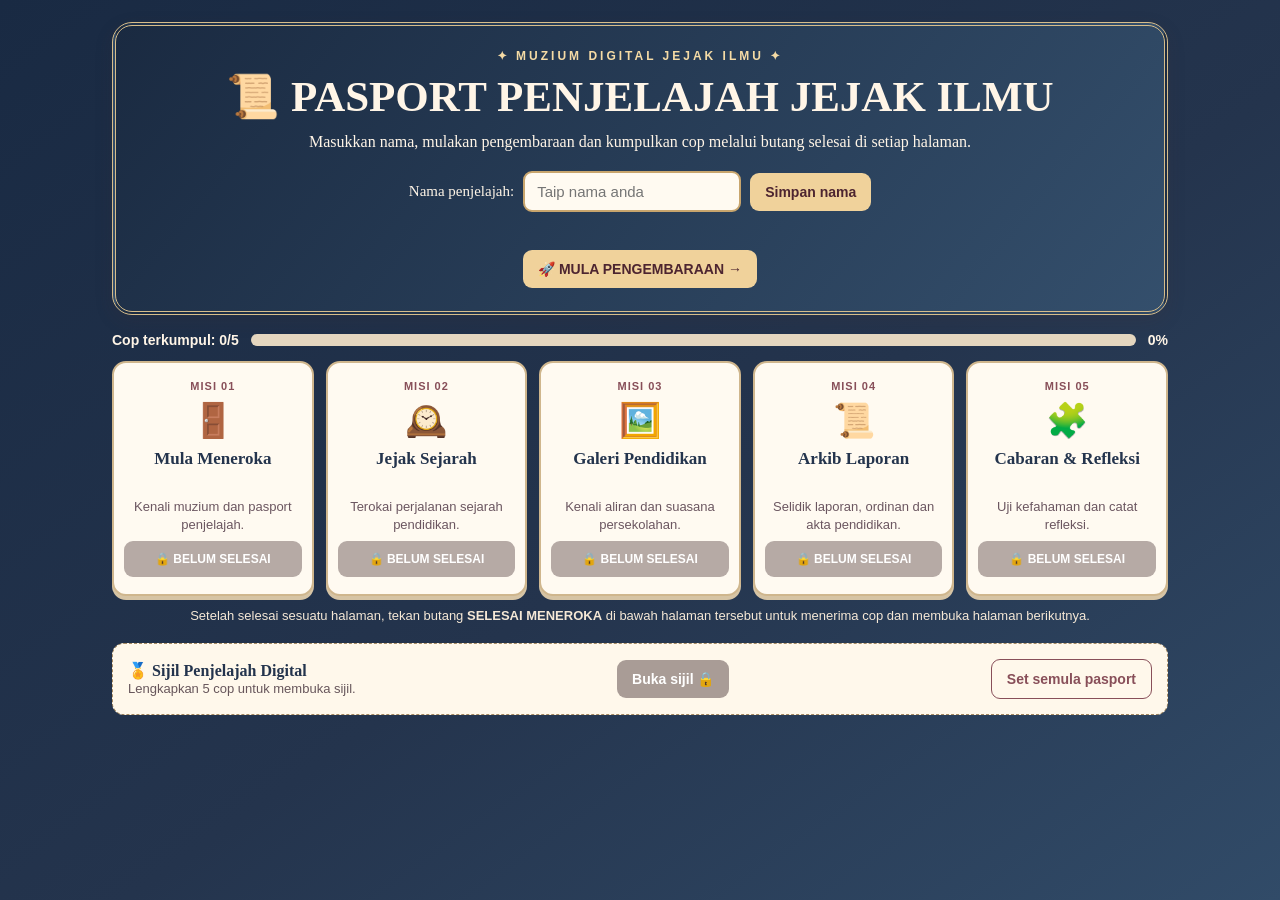
==== index.html @ 511d0561 "Add files via upload" ====
<!doctype html><html lang="ms"><head><meta charset="utf-8"><meta name="viewport" content="width=device-width,initial-scale=1"><title>Pasport Penjelajah | JEJAK ILMU</title><style>
:root{--cream:#F3EBDD;--navy:#24344D;--burg:#884F59;--gold:#A58A62}*{box-sizing:border-box}body{margin:0;background:linear-gradient(145deg,#192a43,#24344D 55%,#314b68);min-height:100vh;font-family:Georgia,serif;color:var(--navy)}.wrap{max-width:1100px;margin:auto;padding:22px}.top{background:linear-gradient(130deg,#1a2a41,#344f6c);border:4px double #d7bd8a;border-radius:20px;padding:23px;color:#fff5e7;text-align:center;box-shadow:0 6px 18px #492e3026}.eyebrow{font:700 12px Arial,sans-serif;letter-spacing:3px;color:#f5dba5}h1{font-size:clamp(25px,4vw,43px);margin:8px 0}p{line-height:1.5}.sub{margin:0}.namebar{display:flex;align-items:center;justify-content:center;flex-wrap:wrap;gap:9px;margin-top:17px}.namebar label{font-size:15px}input{padding:10px 12px;border:2px solid #c8a56d;border-radius:9px;min-width:210px;background:#fffaf1;color:var(--navy);font-size:15px}button{cursor:pointer;font:700 14px Arial,sans-serif;border:0;border-radius:9px;padding:11px 15px}.save{background:#f0d29b;color:#4d2530}.status{color:#fff5e7;margin:17px 0 13px;display:flex;align-items:center;justify-content:space-between;gap:12px;flex-wrap:wrap;font:700 14px Arial,sans-serif}.track{height:12px;background:#e4d6bf;border-radius:99px;overflow:hidden;flex:1;min-width:120px}.fill{width:0;height:100%;background:#d4af75;transition:width .3s}.missions{display:grid;grid-template-columns:repeat(5,minmax(0,1fr));gap:12px}.mission{position:relative;background:#fffaf1;border:2px solid #cfb68d;border-radius:14px;min-height:210px;padding:17px 10px;text-align:center;box-shadow:0 4px 0 #d6c4a5;display:flex;flex-direction:column;align-items:center;gap:8px}.num{font:700 11px Arial,sans-serif;color:var(--burg);letter-spacing:1px}.emoji{font-size:34px}.mission h2{font-size:17px;line-height:1.25;margin:0;min-height:42px}.mission p{font:13px/1.35 Arial,sans-serif;margin:0;color:#6b5660;flex:1}.stamp{background:var(--navy);color:white;width:100%;font-size:12px}.mission.done{background:#f5ecde;border-color:var(--burg)}.mission.done:after{content:'✓ COP SAH';position:absolute;top:11px;right:7px;border:2px solid var(--burg);color:var(--burg);padding:4px 5px;transform:rotate(13deg);font:700 10px Arial,sans-serif;border-radius:4px;background:#fff8eacc}.mission.done .stamp{background:var(--burg)}.foot{background:#fff8eb;display:flex;justify-content:space-between;align-items:center;gap:12px;flex-wrap:wrap;margin-top:20px;padding:15px;border:1px dashed var(--gold);border-radius:12px}.certbtn{background:var(--burg);color:white}.certbtn:disabled{background:#a99c96;cursor:not-allowed}.reset{background:transparent;color:var(--burg);border:1px solid var(--burg)}.hint{font:13px/1.4 Arial,sans-serif;color:#67565b}.cert{display:none;margin-top:20px;border:9px double var(--gold);background:#fff9ec;text-align:center;padding:28px 15px}.cert.show{display:block}.cert h2{font-size:30px;color:var(--burg)}.certname{font-size:30px;border-bottom:1px solid var(--gold);display:inline-block;min-width:180px;padding:8px 15px}.print{background:var(--navy);color:white;margin-top:12px}.msg{min-height:20px;font:13px Arial,sans-serif;color:#f6e2c4;margin-top:8px}@media(max-width:850px){.missions{grid-template-columns:repeat(3,1fr)}}@media(max-width:530px){.missions{grid-template-columns:repeat(2,1fr)}.mission{min-height:190px}.wrap{padding:12px}}@media print{.top,.status,.missions,.foot{display:none!important}.cert{display:block!important;margin:0;min-height:75vh}body{background:white}}
.stamp:disabled{cursor:default;opacity:1}.mission:not(.done) .stamp{background:#b6aaa5}.journey{margin-top:12px;text-align:center;font:13px Arial,sans-serif;color:#f5e8d6}.journey a{color:#ffe0a4;font-weight:bold}</style></head><body><main class="wrap"><header class="top"><div class="eyebrow">✦ MUZIUM DIGITAL JEJAK ILMU ✦</div><h1>📜 PASPORT PENJELAJAH JEJAK ILMU</h1><p class="sub">Masukkan nama, mulakan pengembaraan dan kumpulkan cop melalui butang selesai di setiap halaman.</p><div class="namebar"><label for="name">Nama penjelajah:</label><input id="name" maxlength="55" placeholder="Taip nama anda" autocomplete="name"><button class="save" id="save">Simpan nama</button></div><div class="msg" id="msg" aria-live="polite"></div><div style="margin-top:10px"><button class="save" id="start">🚀 MULA PENGEMBARAAN →</button></div></header><section class="status"><span id="count">Cop terkumpul: 0/5</span><div class="track" aria-label="Kemajuan pasport"><div class="fill" id="fill"></div></div><span id="pct">0%</span></section><section class="missions" id="missions" aria-label="Lima misi penjelajah"></section><div class="journey">Setelah selesai sesuatu halaman, tekan butang <b>SELESAI MENEROKA</b> di bawah halaman tersebut untuk menerima cop dan membuka halaman berikutnya.</div><div class="foot"><div><strong>🏅 Sijil Penjelajah Digital</strong><div class="hint" id="hint">Lengkapkan 5 cop untuk membuka sijil.</div></div><button class="certbtn" id="certbtn" disabled>Buka sijil 🔒</button><button class="reset" id="reset">Set semula pasport</button></div><section class="cert" id="cert"><div style="color:var(--gold);font-size:30px">✦ ❖ ✦</div><div class="eyebrow" style="color:var(--burg)">JEJAK ILMU • MUZIUM PENDIDIKAN DIGITAL</div><h2>SIJIL PENJELAJAH ILMU</h2><p>Dengan sukacitanya dianugerahkan kepada</p><div class="certname" id="certname"></div><p>atas kejayaan melengkapkan kelima-lima misi penerokaan<br>sejarah pendidikan di Malaysia.</p><div style="font-size:32px">🏅 🏛️ 📚</div><p><strong>5 / 5 COP DISEMPURNAKAN</strong></p><button class="print" onclick="window.print()">Cetak / Simpan PDF</button></section></main><script>
(()=>{'use strict';const KEY='jejak-ilmu-pasport-v2';const data=[['🚪','Mula Meneroka','Kenali muzium dan pasport penjelajah.'],['🕰️','Jejak Sejarah','Terokai perjalanan sejarah pendidikan.'],['🖼️','Galeri Pendidikan','Kenali aliran dan suasana persekolahan.'],['📜','Arkib Laporan','Selidik laporan, ordinan dan akta pendidikan.'],['🧩','Cabaran & Refleksi','Uji kefahaman dan catat refleksi.']];let state={name:'',stamps:[false,false,false,false,false]};try{const old=JSON.parse(localStorage.getItem(KEY));if(old&&Array.isArray(old.stamps)&&old.stamps.length===5){state={name:String(old.name||''),stamps:old.stamps.map(Boolean)}}}catch(e){}const $=id=>document.getElementById(id);const save=()=>{try{localStorage.setItem(KEY,JSON.stringify(state))}catch(e){$('msg').textContent='Penyimpanan tidak tersedia pada pelayar ini.'}};function render(){let n=state.stamps.filter(Boolean).length;$('count').textContent=`Cop terkumpul: ${n}/5`;$('pct').textContent=`${n*20}%`;$('fill').style.width=`${n*20}%`;$('certbtn').disabled=n!==5;$('certbtn').textContent=n===5?'Buka sijil 🏅':'Buka sijil 🔒';$('hint').textContent=n===5?'Tahniah! Semua misi telah selesai.':'Lengkapkan 5 cop untuk membuka sijil.';$('missions').innerHTML='';data.forEach(([emoji,title,desc],i)=>{const card=document.createElement('article');card.className='mission'+(state.stamps[i]?' done':'');const num=document.createElement('div');num.className='num';num.textContent=`MISI 0${i+1}`;const e=document.createElement('div');e.className='emoji';e.textContent=emoji;const h=document.createElement('h2');h.textContent=title;const p=document.createElement('p');p.textContent=desc;const b=document.createElement('button');b.className='stamp';b.textContent=state.stamps[i]?'✓ COP DIPEROLEH':'🔒 BELUM SELESAI';b.disabled=true;b.setAttribute('aria-pressed',String(state.stamps[i]));card.append(num,e,h,p,b);$('missions').append(card)})}$('name').value=state.name;$('save').onclick=()=>{let v=$('name').value.trim();if(!v){$('msg').textContent='Masukkan nama penjelajah dahulu.';return}state.name=v;save();$('msg').textContent='✓ Nama penjelajah disimpan.'};$('start').onclick=()=>{const v=$('name').value.trim();if(!v){$('msg').textContent='Sila masukkan nama dahulu.';$('name').focus();return;}state.name=v;state.stamps[0]=true;save();render();window.open('https://sites.google.com/moe-dl.edu.my/edup6023ainnasuha/jejak-sejarah','_blank','noopener');$('msg').textContent='✓ Cop Mula Meneroka diterima! Halaman Jejak Sejarah dibuka.';};$('certbtn').onclick=()=>{if(state.stamps.every(Boolean)){if(!state.name.trim()){ $('msg').textContent='Simpan nama dahulu.';return}$('certname').textContent=state.name;$('cert').classList.add('show');$('cert').scrollIntoView({behavior:'smooth',block:'start'})}};$('reset').onclick=()=>{if(confirm('Padam semua cop dan nama penjelajah?')){state={name:'',stamps:[false,false,false,false,false]};$('name').value='';$('msg').textContent='Pasport telah diset semula.';$('cert').classList.remove('show');save();render()}};const params=new URLSearchParams(location.search);const completed=params.get('complete');const lookup={sejarah:1,galeri:2,arkib:3,cabaran:4};if(Object.prototype.hasOwnProperty.call(lookup,completed)){const ix=lookup[completed];state.stamps[ix]=true;save();$('msg').textContent='✓ Cop '+data[ix][1]+' telah direkodkan secara automatik!';}render()})();
</script></body></html>
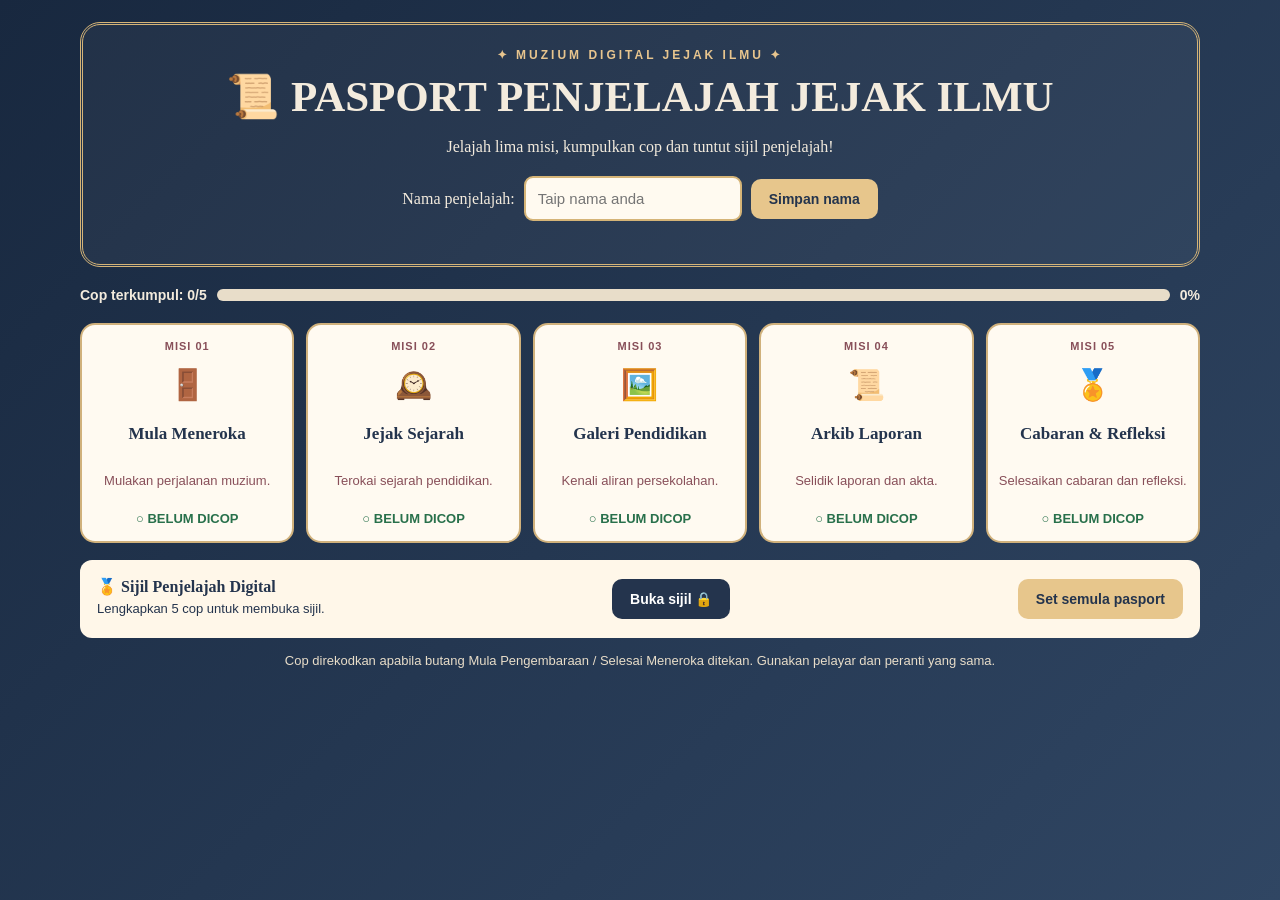
==== commit e9c57c14: "Add files via upload" ====
--- a/index.html
+++ b/index.html
@@ -1,5 +1,5 @@
-<!doctype html><html lang="ms"><head><meta charset="utf-8"><meta name="viewport" content="width=device-width,initial-scale=1"><title>Pasport Penjelajah | JEJAK ILMU</title><style>
-:root{--cream:#F3EBDD;--navy:#24344D;--burg:#884F59;--gold:#A58A62}*{box-sizing:border-box}body{margin:0;background:linear-gradient(145deg,#192a43,#24344D 55%,#314b68);min-height:100vh;font-family:Georgia,serif;color:var(--navy)}.wrap{max-width:1100px;margin:auto;padding:22px}.top{background:linear-gradient(130deg,#1a2a41,#344f6c);border:4px double #d7bd8a;border-radius:20px;padding:23px;color:#fff5e7;text-align:center;box-shadow:0 6px 18px #492e3026}.eyebrow{font:700 12px Arial,sans-serif;letter-spacing:3px;color:#f5dba5}h1{font-size:clamp(25px,4vw,43px);margin:8px 0}p{line-height:1.5}.sub{margin:0}.namebar{display:flex;align-items:center;justify-content:center;flex-wrap:wrap;gap:9px;margin-top:17px}.namebar label{font-size:15px}input{padding:10px 12px;border:2px solid #c8a56d;border-radius:9px;min-width:210px;background:#fffaf1;color:var(--navy);font-size:15px}button{cursor:pointer;font:700 14px Arial,sans-serif;border:0;border-radius:9px;padding:11px 15px}.save{background:#f0d29b;color:#4d2530}.status{color:#fff5e7;margin:17px 0 13px;display:flex;align-items:center;justify-content:space-between;gap:12px;flex-wrap:wrap;font:700 14px Arial,sans-serif}.track{height:12px;background:#e4d6bf;border-radius:99px;overflow:hidden;flex:1;min-width:120px}.fill{width:0;height:100%;background:#d4af75;transition:width .3s}.missions{display:grid;grid-template-columns:repeat(5,minmax(0,1fr));gap:12px}.mission{position:relative;background:#fffaf1;border:2px solid #cfb68d;border-radius:14px;min-height:210px;padding:17px 10px;text-align:center;box-shadow:0 4px 0 #d6c4a5;display:flex;flex-direction:column;align-items:center;gap:8px}.num{font:700 11px Arial,sans-serif;color:var(--burg);letter-spacing:1px}.emoji{font-size:34px}.mission h2{font-size:17px;line-height:1.25;margin:0;min-height:42px}.mission p{font:13px/1.35 Arial,sans-serif;margin:0;color:#6b5660;flex:1}.stamp{background:var(--navy);color:white;width:100%;font-size:12px}.mission.done{background:#f5ecde;border-color:var(--burg)}.mission.done:after{content:'✓ COP SAH';position:absolute;top:11px;right:7px;border:2px solid var(--burg);color:var(--burg);padding:4px 5px;transform:rotate(13deg);font:700 10px Arial,sans-serif;border-radius:4px;background:#fff8eacc}.mission.done .stamp{background:var(--burg)}.foot{background:#fff8eb;display:flex;justify-content:space-between;align-items:center;gap:12px;flex-wrap:wrap;margin-top:20px;padding:15px;border:1px dashed var(--gold);border-radius:12px}.certbtn{background:var(--burg);color:white}.certbtn:disabled{background:#a99c96;cursor:not-allowed}.reset{background:transparent;color:var(--burg);border:1px solid var(--burg)}.hint{font:13px/1.4 Arial,sans-serif;color:#67565b}.cert{display:none;margin-top:20px;border:9px double var(--gold);background:#fff9ec;text-align:center;padding:28px 15px}.cert.show{display:block}.cert h2{font-size:30px;color:var(--burg)}.certname{font-size:30px;border-bottom:1px solid var(--gold);display:inline-block;min-width:180px;padding:8px 15px}.print{background:var(--navy);color:white;margin-top:12px}.msg{min-height:20px;font:13px Arial,sans-serif;color:#f6e2c4;margin-top:8px}@media(max-width:850px){.missions{grid-template-columns:repeat(3,1fr)}}@media(max-width:530px){.missions{grid-template-columns:repeat(2,1fr)}.mission{min-height:190px}.wrap{padding:12px}}@media print{.top,.status,.missions,.foot{display:none!important}.cert{display:block!important;margin:0;min-height:75vh}body{background:white}}
-.stamp:disabled{cursor:default;opacity:1}.mission:not(.done) .stamp{background:#b6aaa5}.journey{margin-top:12px;text-align:center;font:13px Arial,sans-serif;color:#f5e8d6}.journey a{color:#ffe0a4;font-weight:bold}</style></head><body><main class="wrap"><header class="top"><div class="eyebrow">✦ MUZIUM DIGITAL JEJAK ILMU ✦</div><h1>📜 PASPORT PENJELAJAH JEJAK ILMU</h1><p class="sub">Masukkan nama, mulakan pengembaraan dan kumpulkan cop melalui butang selesai di setiap halaman.</p><div class="namebar"><label for="name">Nama penjelajah:</label><input id="name" maxlength="55" placeholder="Taip nama anda" autocomplete="name"><button class="save" id="save">Simpan nama</button></div><div class="msg" id="msg" aria-live="polite"></div><div style="margin-top:10px"><button class="save" id="start">🚀 MULA PENGEMBARAAN →</button></div></header><section class="status"><span id="count">Cop terkumpul: 0/5</span><div class="track" aria-label="Kemajuan pasport"><div class="fill" id="fill"></div></div><span id="pct">0%</span></section><section class="missions" id="missions" aria-label="Lima misi penjelajah"></section><div class="journey">Setelah selesai sesuatu halaman, tekan butang <b>SELESAI MENEROKA</b> di bawah halaman tersebut untuk menerima cop dan membuka halaman berikutnya.</div><div class="foot"><div><strong>🏅 Sijil Penjelajah Digital</strong><div class="hint" id="hint">Lengkapkan 5 cop untuk membuka sijil.</div></div><button class="certbtn" id="certbtn" disabled>Buka sijil 🔒</button><button class="reset" id="reset">Set semula pasport</button></div><section class="cert" id="cert"><div style="color:var(--gold);font-size:30px">✦ ❖ ✦</div><div class="eyebrow" style="color:var(--burg)">JEJAK ILMU • MUZIUM PENDIDIKAN DIGITAL</div><h2>SIJIL PENJELAJAH ILMU</h2><p>Dengan sukacitanya dianugerahkan kepada</p><div class="certname" id="certname"></div><p>atas kejayaan melengkapkan kelima-lima misi penerokaan<br>sejarah pendidikan di Malaysia.</p><div style="font-size:32px">🏅 🏛️ 📚</div><p><strong>5 / 5 COP DISEMPURNAKAN</strong></p><button class="print" onclick="window.print()">Cetak / Simpan PDF</button></section></main><script>
-(()=>{'use strict';const KEY='jejak-ilmu-pasport-v2';const data=[['🚪','Mula Meneroka','Kenali muzium dan pasport penjelajah.'],['🕰️','Jejak Sejarah','Terokai perjalanan sejarah pendidikan.'],['🖼️','Galeri Pendidikan','Kenali aliran dan suasana persekolahan.'],['📜','Arkib Laporan','Selidik laporan, ordinan dan akta pendidikan.'],['🧩','Cabaran & Refleksi','Uji kefahaman dan catat refleksi.']];let state={name:'',stamps:[false,false,false,false,false]};try{const old=JSON.parse(localStorage.getItem(KEY));if(old&&Array.isArray(old.stamps)&&old.stamps.length===5){state={name:String(old.name||''),stamps:old.stamps.map(Boolean)}}}catch(e){}const $=id=>document.getElementById(id);const save=()=>{try{localStorage.setItem(KEY,JSON.stringify(state))}catch(e){$('msg').textContent='Penyimpanan tidak tersedia pada pelayar ini.'}};function render(){let n=state.stamps.filter(Boolean).length;$('count').textContent=`Cop terkumpul: ${n}/5`;$('pct').textContent=`${n*20}%`;$('fill').style.width=`${n*20}%`;$('certbtn').disabled=n!==5;$('certbtn').textContent=n===5?'Buka sijil 🏅':'Buka sijil 🔒';$('hint').textContent=n===5?'Tahniah! Semua misi telah selesai.':'Lengkapkan 5 cop untuk membuka sijil.';$('missions').innerHTML='';data.forEach(([emoji,title,desc],i)=>{const card=document.createElement('article');card.className='mission'+(state.stamps[i]?' done':'');const num=document.createElement('div');num.className='num';num.textContent=`MISI 0${i+1}`;const e=document.createElement('div');e.className='emoji';e.textContent=emoji;const h=document.createElement('h2');h.textContent=title;const p=document.createElement('p');p.textContent=desc;const b=document.createElement('button');b.className='stamp';b.textContent=state.stamps[i]?'✓ COP DIPEROLEH':'🔒 BELUM SELESAI';b.disabled=true;b.setAttribute('aria-pressed',String(state.stamps[i]));card.append(num,e,h,p,b);$('missions').append(card)})}$('name').value=state.name;$('save').onclick=()=>{let v=$('name').value.trim();if(!v){$('msg').textContent='Masukkan nama penjelajah dahulu.';return}state.name=v;save();$('msg').textContent='✓ Nama penjelajah disimpan.'};$('start').onclick=()=>{const v=$('name').value.trim();if(!v){$('msg').textContent='Sila masukkan nama dahulu.';$('name').focus();return;}state.name=v;state.stamps[0]=true;save();render();window.open('https://sites.google.com/moe-dl.edu.my/edup6023ainnasuha/jejak-sejarah','_blank','noopener');$('msg').textContent='✓ Cop Mula Meneroka diterima! Halaman Jejak Sejarah dibuka.';};$('certbtn').onclick=()=>{if(state.stamps.every(Boolean)){if(!state.name.trim()){ $('msg').textContent='Simpan nama dahulu.';return}$('certname').textContent=state.name;$('cert').classList.add('show');$('cert').scrollIntoView({behavior:'smooth',block:'start'})}};$('reset').onclick=()=>{if(confirm('Padam semua cop dan nama penjelajah?')){state={name:'',stamps:[false,false,false,false,false]};$('name').value='';$('msg').textContent='Pasport telah diset semula.';$('cert').classList.remove('show');save();render()}};const params=new URLSearchParams(location.search);const completed=params.get('complete');const lookup={sejarah:1,galeri:2,arkib:3,cabaran:4};if(Object.prototype.hasOwnProperty.call(lookup,completed)){const ix=lookup[completed];state.stamps[ix]=true;save();$('msg').textContent='✓ Cop '+data[ix][1]+' telah direkodkan secara automatik!';}render()})();
-</script></body></html>
+<!doctype html><html lang="ms"><head><meta charset="utf-8"><meta name="viewport" content="width=device-width,initial-scale=1"><title>Pasport Penjelajah | JEJAK ILMU</title><link rel="stylesheet" href="style.css"></head><body><main><section class="frame"><div class="tag">✦ MUZIUM DIGITAL JEJAK ILMU ✦</div><h1>📜 PASPORT PENJELAJAH JEJAK ILMU</h1><p class="sub">Jelajah lima misi, kumpulkan cop dan tuntut sijil penjelajah!</p><div class="name"><label for="name">Nama penjelajah:</label><input id="name" maxlength="65" placeholder="Taip nama anda"><button class="gold" id="save">Simpan nama</button></div><p class="center muted" id="hello"></p></section><div class="progress"><span id="counter">Cop terkumpul: 0/5</span><div class="track"><div id="fill" class="fill"></div></div><span id="pct">0%</span></div><section id="cards" class="cards"></section><section class="bottom"><div><strong>🏅 Sijil Penjelajah Digital</strong><p id="hint">Lengkapkan 5 cop untuk membuka sijil.</p></div><a id="cert" class="btn navy" href="sijil.html" aria-disabled="true">Buka sijil 🔒</a><button id="reset" class="gold">Set semula pasport</button></section><p class="center muted">Cop direkodkan apabila butang Mula Pengembaraan / Selesai Meneroka ditekan. Gunakan pelayar dan peranti yang sama.</p></main><script src="app.js"></script><script>
+const cards=document.getElementById('cards');const nameEl=document.getElementById('name');
+function render(){const s=read();nameEl.value=s.name;document.getElementById('hello').textContent=s.name?'Selamat datang, '+s.name+'!':'';document.getElementById('counter').textContent='Cop terkumpul: '+s.stamps.length+'/5';const pct=s.stamps.length*20;document.getElementById('fill').style.width=pct+'%';document.getElementById('pct').textContent=pct+'%';cards.innerHTML=MISSIONS.map((m,i)=>{const done=s.stamps.includes(m.id);return `<article class="card ${done?'done':''}"><span class="num">MISI 0${i+1}</span><span class="emoji">${m.icon}</span><h3>${m.title}</h3><p>${m.desc}</p><span class="stamp">${done?'✓ COP DIPEROLEH':'○ BELUM DICOP'}</span></article>`}).join('');const ready=s.stamps.length===5;document.getElementById('hint').textContent=ready?'Tahniah! Semua cop lengkap. Sijil sedia dibuka.':'Lengkapkan 5 cop untuk membuka sijil.';document.getElementById('cert').textContent=ready?'🏅 BUKA SIJIL':'Buka sijil 🔒';document.getElementById('cert').setAttribute('aria-disabled',String(!ready))}
+document.getElementById('save').onclick=()=>{const v=read();v.name=nameEl.value.trim();write(v);render();alert(v.name?'Nama disimpan!':'Sila isi nama penjelajah.')};document.getElementById('reset').onclick=()=>{if(confirm('Padam nama dan semua cop pasport?')){localStorage.removeItem(KEY);render()}};document.getElementById('cert').onclick=e=>{if(count()!==5){e.preventDefault();alert('Lengkapkan semua 5 cop dahulu.')}};render();
+</script></body></html>
--- a/style.css
+++ b/style.css
@@ -0,0 +1 @@
+*{box-sizing:border-box}body{margin:0;background:linear-gradient(135deg,#18283f,#304663);font-family:Georgia,serif;color:#f3ebdd;min-height:100vh;padding:22px}main{max-width:1120px;margin:auto}.frame{border:3px double #d5b477;border-radius:20px;padding:23px;background:rgba(255,255,255,.04)}h1{text-align:center;font-size:clamp(25px,4vw,43px);margin:9px 0}h2{margin:0 0 12px;color:#884f59}.intro{text-align:center}.tag{text-align:center;color:#e8c58e;letter-spacing:3px;font:700 12px Arial}.sub{text-align:center}.name{display:flex;gap:9px;align-items:center;justify-content:center;flex-wrap:wrap;margin:20px 0}input{padding:12px;border:2px solid #d5b477;border-radius:9px;font-size:15px;background:#fffaf0;color:#24344d}button,.btn{display:inline-block;border:0;border-radius:10px;padding:12px 18px;background:#884f59;color:white;font:700 14px Arial;cursor:pointer;text-decoration:none;text-align:center}button:hover,.btn:hover{filter:brightness(1.1)}.gold{background:#e7c68c;color:#24344d}.navy{background:#24344d;color:white}.progress{display:flex;gap:10px;align-items:center;margin:20px 0;font:700 14px Arial}.track{flex:1;height:12px;background:#e8ddc9;border-radius:99px;overflow:hidden}.fill{height:100%;width:0;background:#d3a85b;transition:width .2s}.cards{display:grid;grid-template-columns:repeat(5,minmax(0,1fr));gap:12px}.card{background:#fffaf1;color:#24344d;border:2px solid #d0b17c;border-radius:15px;text-align:center;padding:15px 10px;min-height:220px;display:flex;flex-direction:column;align-items:center;justify-content:space-between}.card.done{border-color:#669578;background:#eff9f1}.num{font:700 11px Arial;color:#884f59;letter-spacing:1px}.emoji{font-size:30px}.card h3{font-size:17px;margin:7px 0}.card p{font:13px/1.5 Arial;color:#884f59;margin:5px 0}.stamp{font:700 13px Arial;color:#28704b}.bottom{background:#fff7e9;color:#24344d;border-radius:12px;padding:17px;margin-top:17px;display:flex;align-items:center;gap:12px;justify-content:space-between;flex-wrap:wrap}.bottom p{margin:5px 0;font:13px Arial}.muted{font:13px/1.5 Arial;color:#e8ddc9}.center{text-align:center}.panel{max-width:650px;margin:9vh auto;background:#f3ebdd;color:#24344d;border:5px double #bd985b;border-radius:20px;padding:35px;text-align:center;box-shadow:0 15px 40px #0004}.panel h1{color:#884f59;font-size:clamp(27px,4vw,39px)}.panel p{font:16px/1.7 Arial}.actions{display:flex;gap:12px;justify-content:center;flex-wrap:wrap;margin-top:25px}.certificate{background:#fff8e8;color:#24344d;border:10px double #bca071;padding:35px;text-align:center;max-width:900px;margin:30px auto;box-shadow:0 10px 25px #0003}.certificate h1{color:#884f59}.certificate .recipient{font-size:clamp(25px,5vw,44px);color:#884f59;border-bottom:2px solid #bca071;display:inline-block;padding:12px 40px}.hidden{display:none!important}@media(max-width:800px){.cards{grid-template-columns:repeat(2,1fr)}.card{min-height:190px}body{padding:12px}}@media(max-width:480px){.cards{grid-template-columns:1fr 1fr}.frame{padding:13px}.card{padding:10px 5px}}@media print{body{background:white;padding:0}.no-print{display:none!important}.certificate{box-shadow:none;margin:0 auto;min-height:90vh}}
